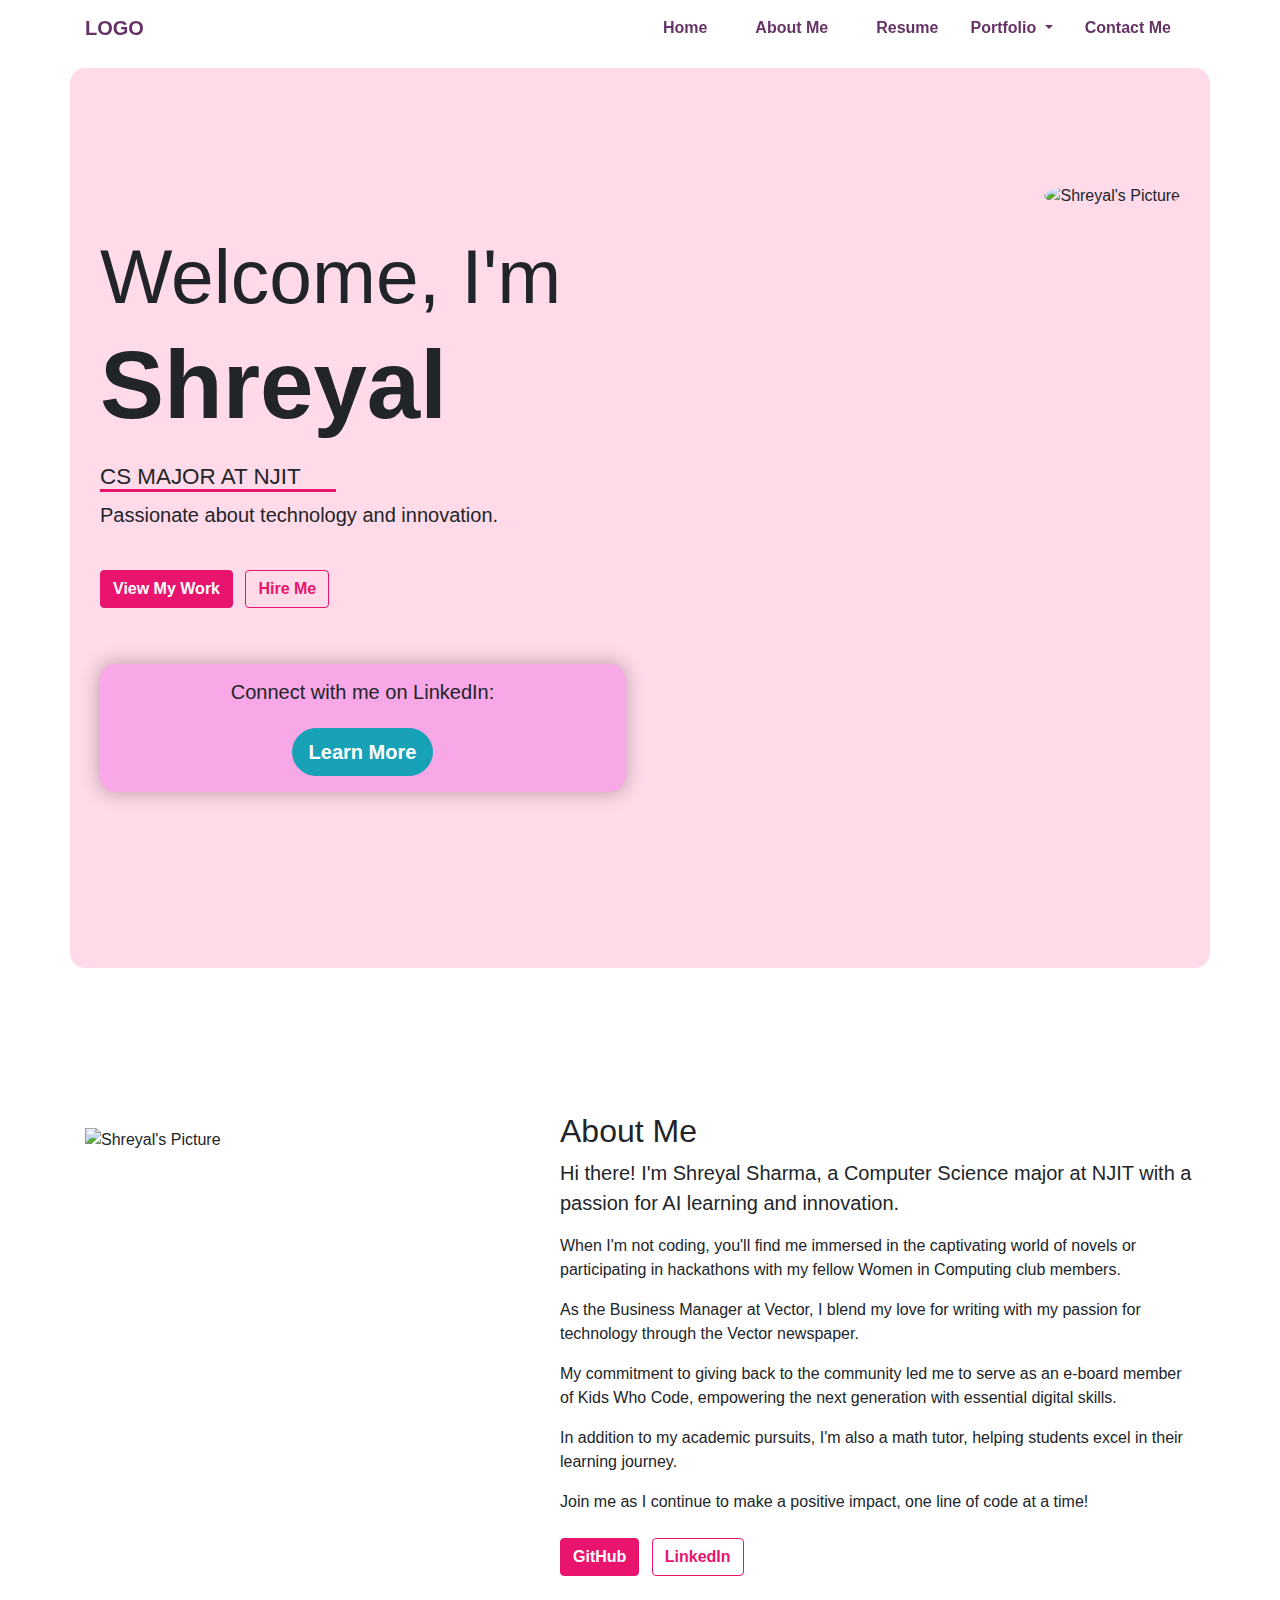
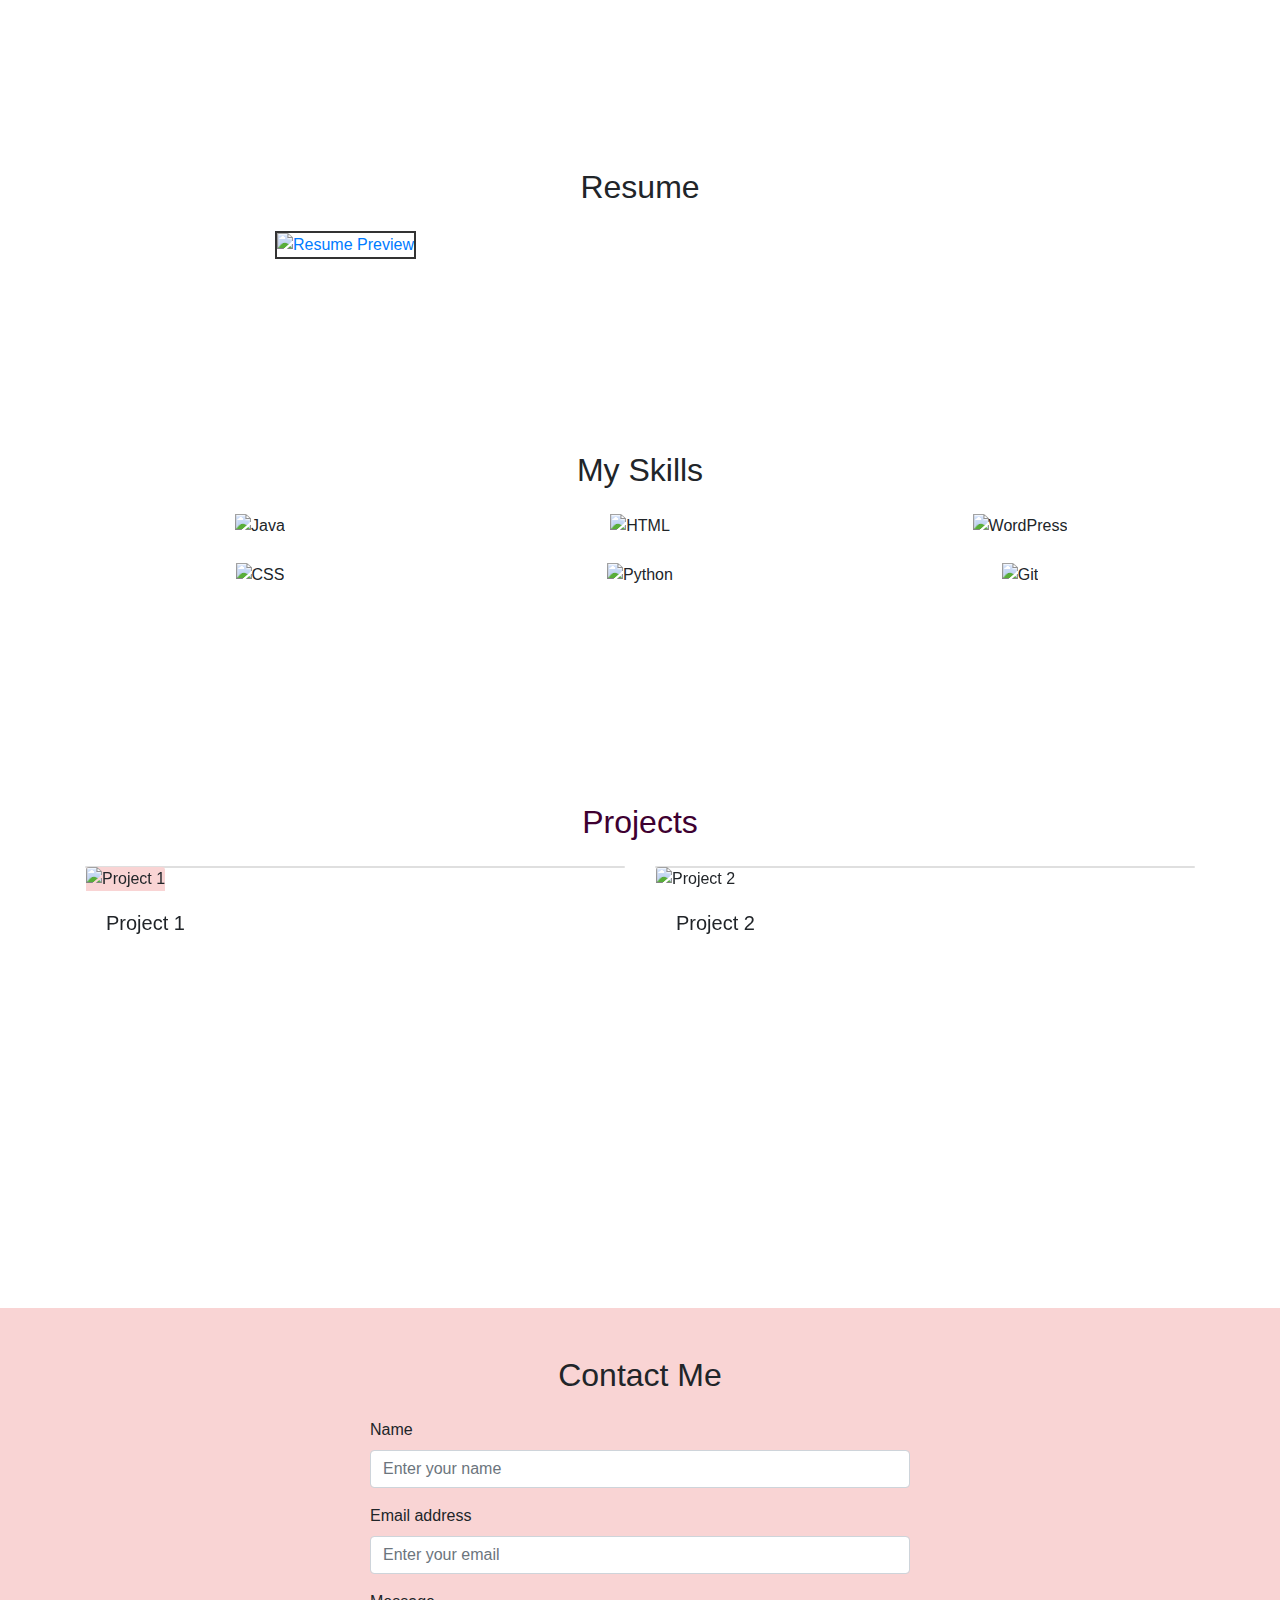
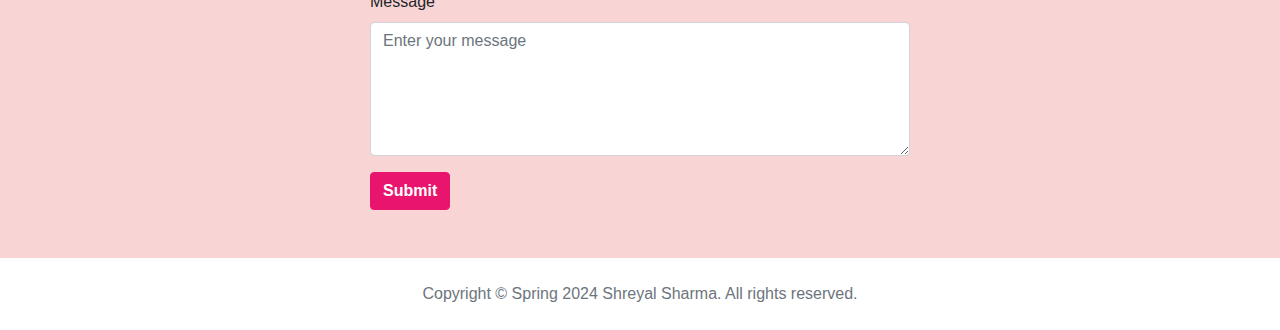
==== index.html @ ef076acf "Add files via upload" ====
<!doctype html>
<html lang="en">
<head>
  <!-- DEVELOPER: Shreyal Sharma, IS117-102, Spring 2024 -->

    <!-- Required meta tags -->
    <meta charset="utf-8">
    <meta name="viewport" content="width=device-width, initial-scale=1, shrink-to-fit=no">

    <!-- Bootstrap CSS -->
    <link rel="stylesheet" href="https://cdn.jsdelivr.net/npm/bootstrap@4.4.1/dist/css/bootstrap.min.css" integrity="sha384-Vkoo8x4CGsO3+Hhxv8T/Q5PaXtkKtu6ug5TOeNV6gBiFeWPGFN9MuhOf23Q9Ifjh" crossorigin="anonymous">
    <link rel="stylesheet" href="./style.css">
    <style>
        /* Add custom CSS for flipping effect */
        .card {
            perspective: 1000px;
        }

        .card-inner {
          width: 100%;
          height: 100%;
            transition: transform 2s;
            transform-style: preserve-3d;
        }

        .card:hover .card-inner {
            transform: rotateY(180deg);
        }

        .card-front,
        .card-back {
            width: 100%;
            height: 100%;
            position: absolute;
            backface-visibility: hidden;
        }

        .card-back {
            transform: rotateY(180deg);
        }

        /* Add custom CSS for fixed navbar */
        .fixed-top-uppercase {
            position: fixed;
            width: 100%;
            z-index: 1000;
            top: 0;
            transition: background-color 0.3s ease; /* Smooth transition for background color change */
        }

        /* Add custom CSS for the scrolled state of navbar */
        .scrolled-nav {
            background-color: #fce6e6 !important; /* Change background color when scrolled */
        }
    </style>
    <title>Hello, world!</title>
</head>
<body>
<nav class="navbar navbar-expand-lg fixed-top-uppercase custom-navbar">
    <div class="container">
        <a class="navbar-brand font-weight-bold" href="#home">LOGO</a>
        <button class="navbar-toggler" type="button" data-toggle="collapse" data-target="#navbarNavDropdown" aria-controls="navbarNavDropdown" aria-expanded="false" aria-label="Toggle navigation">
            <span class="navbar-toggler-icon"></span>
        </button>
        <div class="collapse navbar-collapse" id="navbarNavDropdown">
            <ul class="navbar-nav ml-auto">
                <li class="nav-item">
                    <a class="nav-link px-lg-4 rounded" href="#home">Home</a>
                </li>
                <li class="nav-item">
                    <a class="nav-link px-lg-4 rounded" href="#about">About Me</a>
                </li>
                <li class="nav-item">
                    <a class="nav-link px-lg-4 rounded" href="#resume">Resume</a>
                </li>
                <li class="nav-item dropdown">
                    <a class="nav-link dropdown-toggle rounded" href="#" id="navbarDropdownMenuLink" role="button" data-toggle="dropdown" aria-haspopup="true" aria-expanded="false">
                        Portfolio
                    </a>
                    <div class="dropdown-menu" aria-labelledby="navbarDropdownMenuLink">
                        <a class="dropdown-item" href="#projects">Projects</a>
                        <a class="dropdown-item" href="#skills">Skills</a>
                    </div>
                </li>
                <li class="nav-item">
                    <a class="nav-link px-lg-4 rounded" href="#contact">Contact Me</a>
                </li>
            </ul>
        </div>
    </div>
</nav>

<section class="main py-5" id="home">
  <div class="container py-5 bg-pink">
      <div class="row py-5">
          <div class="col-lg-6 py-5">
              <h3><small>Welcome, I'm</small><br>
                  Shreyal
              </h3>
              <h6 class="pt-3">CS Major at NJIT</h6>
              <p class="lead">Passionate about technology and innovation.</p>
              <a href="#projects" class="btn btn-primary mt-4 mr-2 mb-2">View My Work</a>
              <a href="#contact" class="btn btn-outline-primary mt-4 mr-2 mb-2">Hire Me</a>
              <!-- LinkedIn Jumbotron -->
              <div class="jumbotron jumbotron-fluid custom-jumbotron-bg p-3 mt-5">
                <div class="container">
                    <h5 class="text-center mb-4 text-black">Connect with me on LinkedIn:</h5>
                    <div class="text-center">
                        <a href="https://www.linkedin.com/in/shreyalsh/" target="_blank" class="btn btn-info btn-lg">Learn More</a>
                    </div>
                </div>
            </div>
            
            
              <!-- End of LinkedIn Jumbotron -->
          </div>
          <div class="col-lg-6 text-right">
              <img src="./images/waving doorway.png" alt="Shreyal's Picture" class="img-fluid rounded-circle" style="max-width: 200%; height: auto;">
          </div>
      </div>
  </div>
</section>

<section class="about py-5" id="about">
  <div class="container py-5">
      <div class="row">
          <div class="col-lg-5 order-lg-1">
              <img src="./images/ShreyalPicture.jpg" class="img-fluid float-lg-start mt-lg-3" alt="Shreyal's Picture">
          </div>
          <div class="col-lg-7 order-lg-2">
              <h2>About Me</h2>
              <p class="lead">Hi there! I'm Shreyal Sharma, a Computer Science major at NJIT with a passion for AI learning and innovation.</p>
              <p>When I'm not coding, you'll find me immersed in the captivating world of novels or participating in hackathons with my fellow Women in Computing club members.</p>
              <p>As the Business Manager at Vector, I blend my love for writing with my passion for technology through the Vector newspaper.</p>
              <p>My commitment to giving back to the community led me to serve as an e-board member of Kids Who Code, empowering the next generation with essential digital skills.</p>
              <p>In addition to my academic pursuits, I'm also a math tutor, helping students excel in their learning journey.</p>
              <p>Join me as I continue to make a positive impact, one line of code at a time!</p>
              <div class="mt-4">
                  <a href="https://github.com/shreyal-sharma/P4Final" target="_blank" class="btn btn-primary mr-2">GitHub</a>
                  <a href="https://www.linkedin.com/in/shreyalsh/" target="_blank" class="btn btn-outline-primary">LinkedIn</a>
              </div>
          </div>
      </div>
  </div>
</section>

<section class="about py-5" id="resume">
    <div class="container py-5">
        <h2 class="text-center mb-4">Resume</h2>
        <div class="row justify-content-center align-items-center">
            <div class="col-md-8">
                <!-- Place your resume content here -->
                <a href="resume/Shreyal_Sharma_resume - Copy.pdf" download target="_blank" class="resume-link">
                    <img src="images/ResumePic.jpg" alt="Resume Preview" class="img-fluid resume-image">
                </a>
            </div>
        </div>
    </div>
</section>
<section class="skills py-5" id="skills">
  <div class="container py-5">
      <h2 class="text-center mb-4">My Skills</h2>
      <div class="row justify-content-center">
          <div class="col-md-4 mb-4 d-flex justify-content-center">
              <div class="skill-icon">
                  <img src="./images/java.jpg" alt="Java" class="img-fluid img-medium">
              </div>
          </div>
          <div class="col-md-4 mb-4 d-flex justify-content-center">
              <div class="skill-icon">
                  <img src="./images/html.jpg" alt="HTML" class="img-fluid img-medium">
              </div>
          </div>
          <div class="col-md-4 mb-4 d-flex justify-content-center">
              <div class="skill-icon">
                  <img src="./images/wordpress.jpg" alt="WordPress" class="img-fluid img-medium">
              </div>
          </div>
          <div class="col-md-4 mb-4 d-flex justify-content-center">
              <div class="skill-icon">
                  <img src="./images/css.jpg" alt="CSS" class="img-fluid img-medium">
              </div>
          </div>
          <div class="col-md-4 mb-4 d-flex justify-content-center">
              <div class="skill-icon">
                  <img src="./images/python.jpg" alt="Python" class="img-fluid img-medium">
              </div>
          </div>
          <div class="col-md-4 mb-4 d-flex justify-content-center">
              <div class="skill-icon">
                  <img src="./images/git.png" alt="Git" class="img-fluid img-medium">
              </div>
          </div>
      </div>
  </div>
</section>
<section class="about py-5" id="projects" style="justify-content: center;">
  <div class="container py-5">
      <h2 class="text-center mb-4" style="color: #3e0031;">Projects</h2>
      <div class="row">
          <div class="col-md-6 mb-4">
              <div class="card">
                  <div class="card-inner">
                      <div class="card-front">
                          <img src="./images/maze.png" class="card-img-top" alt="Project 1" style="background-color: #f9d4d4;">
                          <div class="card-body">
                              <h5 class="card-title">Project 1</h5>
                          </div>
                      </div>
                      <div class="card-back">
                          <div class="card-body">
                              <p class="card-text">Embark on a thrilling maze adventure with our Java-based Maze Runner Game, featuring dynamic mazes generated using recursion and backtracking algorithms. Explore, solve, and conquer!
                              </p>
                          </div>
                      </div>
                  </div>
              </div>
          </div>
          <div class="col-md-6 mb-4">
              <div class="card">
                  <div class="card-inner">
                      <div class="card-front">
                          <img src="./images/Kcal counter.jpg" class="card-img-top" alt="Project 2">
                          <div class="card-body">
                              <h5 class="card-title">Project 2</h5>
                          </div>
                      </div>
                      <div class="card-back">
                          <div class="card-body">
                              <p class="card-text">Indulge in a delightful journey towards healthier 
                                living with our Calories Counter App! Crafted with love and care,
                                 this app is your perfect companion for tracking your daily calorie intake. 
                                 Featuring a charming blend of Python Django for the backend magic and HTML 
                                 for the enchanting frontend interface, it's not just an app—it's a cozy 
                                 corner where you can effortlessly manage your nutrition goals. 
                                 Join us in December 2023 as we unveil a world of sweetness and
                                  simplicity in the pursuit of wellness.</p>
                          </div>
                      </div>
                  </div>
              </div>
          </div>
      </div>
  </div>
</section>
<section class="spacer"></section>


<section class="contact py-5" id="contact" style="background-color: #f9d4d4;">
  <div class="container">
      <h2 class="text-center mb-4">Contact Me</h2>
      <div class="row justify-content-center">
          <div class="col-md-6">
              <form>
                  <div class="form-group">
                      <label for="name">Name</label>
                      <input type="text" class="form-control" id="name" placeholder="Enter your name">
                  </div>
                  <div class="form-group">
                      <label for="email">Email address</label>
                      <input type="email" class="form-control" id="email" aria-describedby="emailHelp" placeholder="Enter your email">
                  </div>
                  <div class="form-group">
                      <label for="message">Message</label>
                      <textarea class="form-control" id="message" rows="5" placeholder="Enter your message"></textarea>
                  </div>
                  <button type="submit" class="btn btn-primary">Submit</button>
              </form>
          </div>
      </div>
  </div>
</section>

<footer class="footer py-4">
  <div class="container text-center">
    <span class="text-muted">Copyright &copy; Spring 2024 Shreyal Sharma. All rights reserved.</span>
  </div>
</footer>

<!-- Bootstrap JavaScript and dependencies -->
<script src="https://code.jquery.com/jquery-3.4.1.slim.min.js" integrity="sha384-J6qa4849blE2+poT4WnyKhv5vZF5SrPo0iEjwBvKU7imGFAV0wwj1yYfoRSJoZ+n" crossorigin="anonymous"></script>
<script src="https://cdn.jsdelivr.net/npm/popper.js@1.16.0/dist/umd/popper.min.js" integrity="sha384-Q6E9RHvbIyZFJoft+2mJbHaEWldlvI9IOYy5n3zV9zzTtmI3UksdQRVvoxMfooAo" crossorigin="anonymous"></script>
<script src="https://cdn.jsdelivr.net/npm/bootstrap@4.4.1/dist/js/bootstrap.min.js" integrity="sha384-wfSDF2E50Y2D1uUdj0O3uMBJnjuUD4Ih7YwaYd1iqfktj0Uod8GCExl3Og8ifwB6" crossorigin="anonymous"></script>
<script>
    // Add class to navbar when scrolling
    window.addEventListener('scroll', function() {
        var navbar = document.querySelector('.navbar');
        var scrolled = window.scrollY > 50; // Adjust the value as needed
        navbar.classList.toggle('scrolled-nav', scrolled);
    });
</script>
</body>
</html>
---- style.css ----
/*DEVELOPER: Shreyal Sharma, IS117-102, Spring, 2024 */
*{
    padding: 0;
    margin: 0;
    box-sizing: border-box;
}

navbar{
    background-color: rgb(255, 218, 233); /* Light pink background */
}

.nav-link{
    color: rgb(102, 51, 102); /* Darker text color for contrast */
    font-size: 1rem;
    font-weight: 700;
    cursor: pointer;
    text-decoration: none;
}
.resume-link {
    border: 2px solid #333; /* Border around the image */
    display: inline-block; /* Ensure the link wraps around the image */
    position: relative; /* Position for the download icon */
}

.resume-link::after {
    content: "\2B07"; /* Unicode for download symbol */
    position: absolute;
    top: 50%;
    left: 50%;
    transform: translate(-50%, -50%);
    font-size: 24px;
    opacity: 0; /* Initially hidden */
    transition: opacity 0.3s ease;
}
.flip-card {
    perspective: 1000px;
}

.flip-card-inner {
    width: 100%;
    height: 100%;
    transition: transform 0.5s;
    transform-style: preserve-3d;
}

.flip-card.flipped .flip-card-inner {
    transform: rotateY(180deg);
}

.flip-card-front,
.flip-card-back {
    width: 100%;
    height: 100%;
    position: absolute;
    backface-visibility: hidden;
}
.skill-icon img {
    transition: transform 0.3s ease;
  }
  
  .skill-icon img:hover {
    transform: scale(1.1); /* Increase size on hover */
  }
  
.flip-card-back {
    transform: rotateY(180deg);
}

.resume-link:hover::after {
    opacity: 1; /* Show on hover */
}

.resume-image {
    width: 200%; /* Ensure image fills container */
}

.nav-link:hover{
    color: white; /* Change text color on hover for better visibility */
    background-color: rgb(102, 51, 102); /* Darker background color on hover */
}
.navbar-brand{
    font-size: 1.25rem;
    font-weight: 800;
    color: rgb(102, 51, 102); /* Darker text color for contrast */
    cursor: pointer;
    text-decoration: none;
}
.btn {
    font-weight: bold;
}



#home {
    margin-top: 20px; /* Add margin to the top of the home section */
}

.bg-pink {
    background-color: rgb(255, 218, 233); /* Light pink background */
    border-radius: 15px; /* Optional: Add border-radius for rounded corners */
    padding: 30px; /* Optional: Add padding for spacing */
}

.btn-primary {
    background-color: rgb(233, 20, 109);
    border-color: rgb(233, 20, 109);
}

.btn-primary:hover {
    background-color: rgb(202, 18, 95);
    border-color: rgb(202, 18, 95);
}

.btn-outline-primary {
    color: rgb(233, 20, 109);
    border-color: rgb(233, 20, 109);
}

.btn-outline-primary:hover {
    background-color: rgb(233, 20, 109);
    color: white;
}

.main h3{
    font-size: 6rem;
    font-weight: 700;
}
.main h6{
    font-size: 1.4rem;
    text-transform: uppercase;
    line-height: 1;
    border-bottom: 3px solid rgb(233,20,109);
    width: 45%;
}
.main .bt1{
    height: 55px;
    width: 138px;
    background-color: rgb(233,20,109);
    color: white;
    outline: none;
    border: none;
    font-weight: bold;
    border-radius: 5px;
}
.main .bt1:hover{
    background-color: rgb(202,18,95);
    transition: 0.5s;
}
.main .bt2{
    height: 55px;
    width: 138px;
    background-color: transparent;
    color: rgb(233,20,109);
    outline: none;
    border: 1px solid rgb(233,20,109);
    font-weight: bold;
    border-radius: 5px;   
}
.main .bt2:hover{
    background-color: rgb(233,20,109);
    transition: 0.5s;
    color: white;

}
.spacer {
    height: 320px; /* Adjust the height as needed */
}
.custom-dark-bg {
    background-color: #3e0031; /* Adjust the color to your preference */
    color: white; /* Set text color to white */
}
.custom-jumbotron-bg {
    background-color: #f8a8e6; /* Background color */
    border-radius: 15px; /* Rounded corners */
    box-shadow: 0 0 20px rgba(0, 0, 0, 0.3); /* Box shadow for depth */
}

.custom-jumbotron-bg .btn {
    border-radius: 25px; /* Round button corners */
}

/* Custom CSS */
.img-medium {
    max-width: 200px; /* Adjust the size as needed */
    height: auto;
}

.card-img-top {
    max-width: 50%;
    height: auto;
    max-height: 300px; /* Adjust the height as needed */
    object-fit: cover; /* Maintain aspect ratio and cover the container */
}

.text-right {
    text-align: right;
}

.text-right img {
    max-width: 100%;
    height: auto;
    max-height: 600px; /* Set max height as needed */
    margin-top: 20px; /* Adjust margin as needed */
}
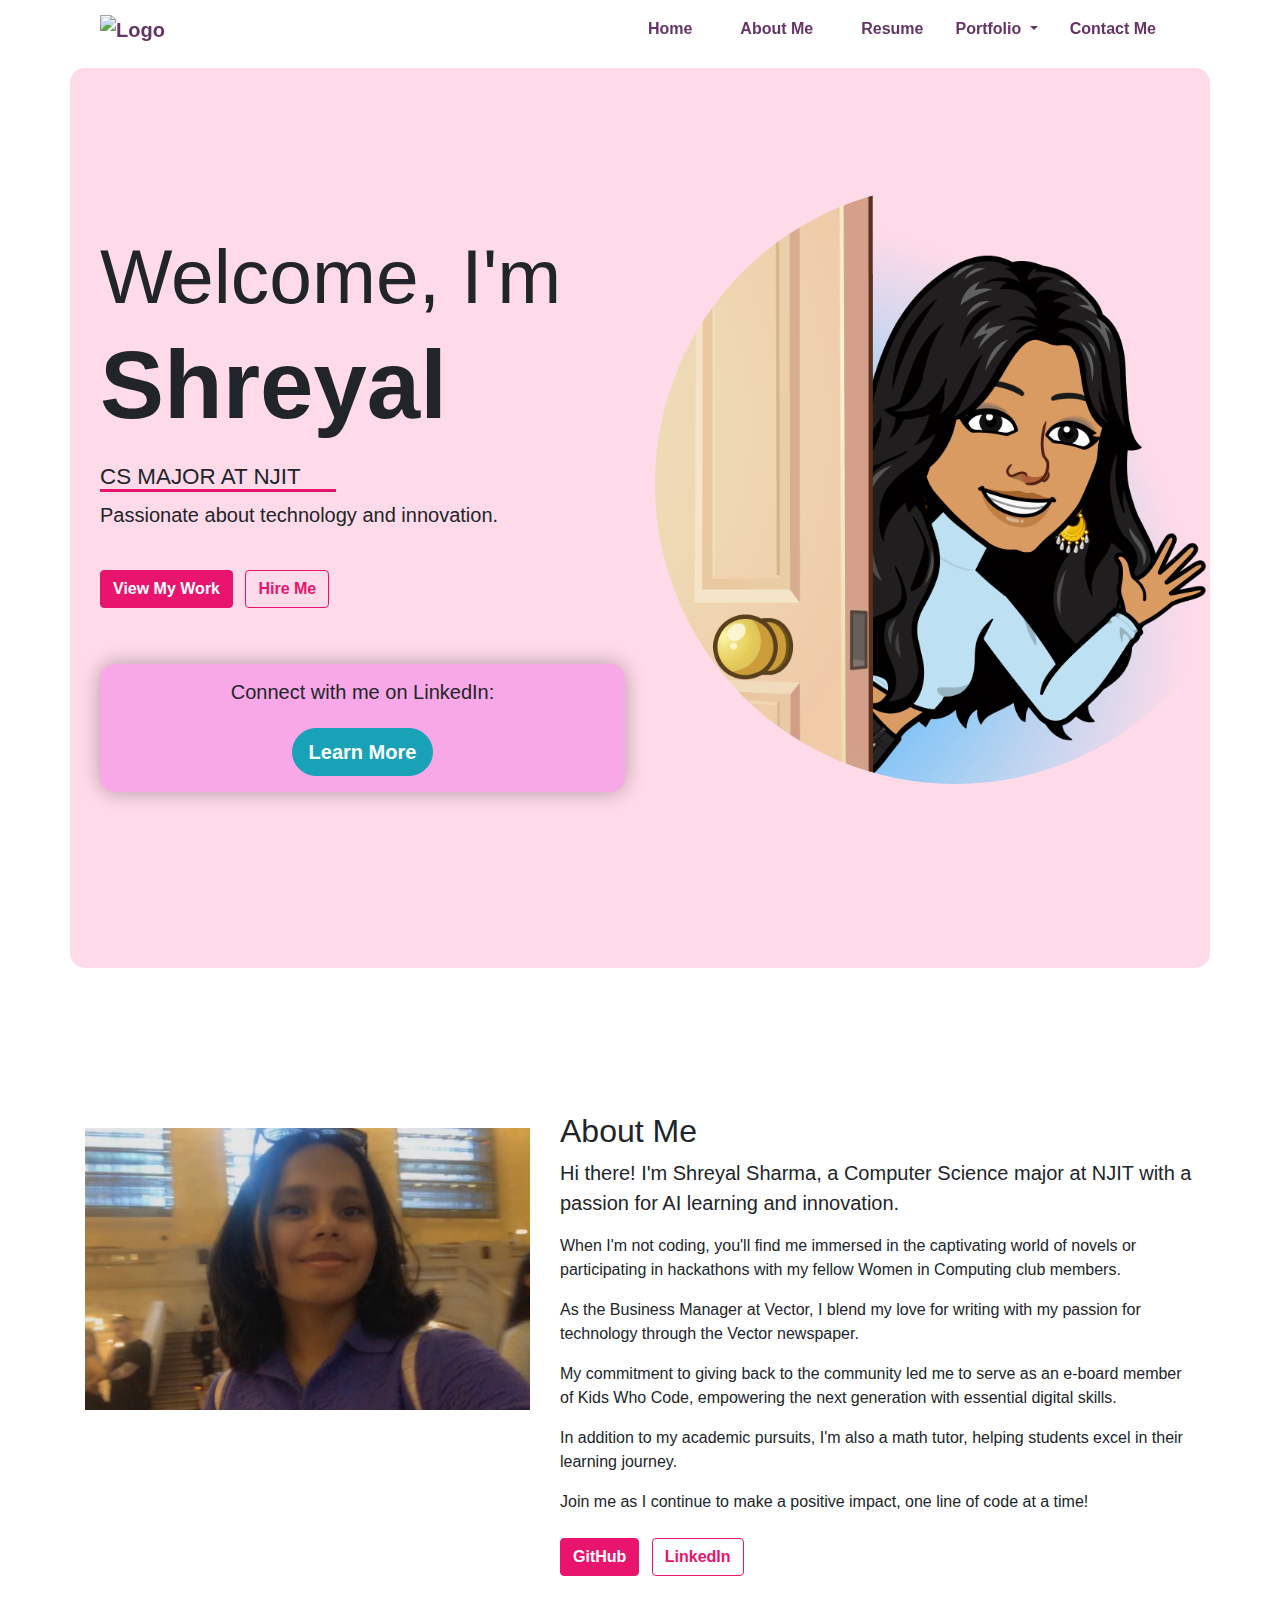
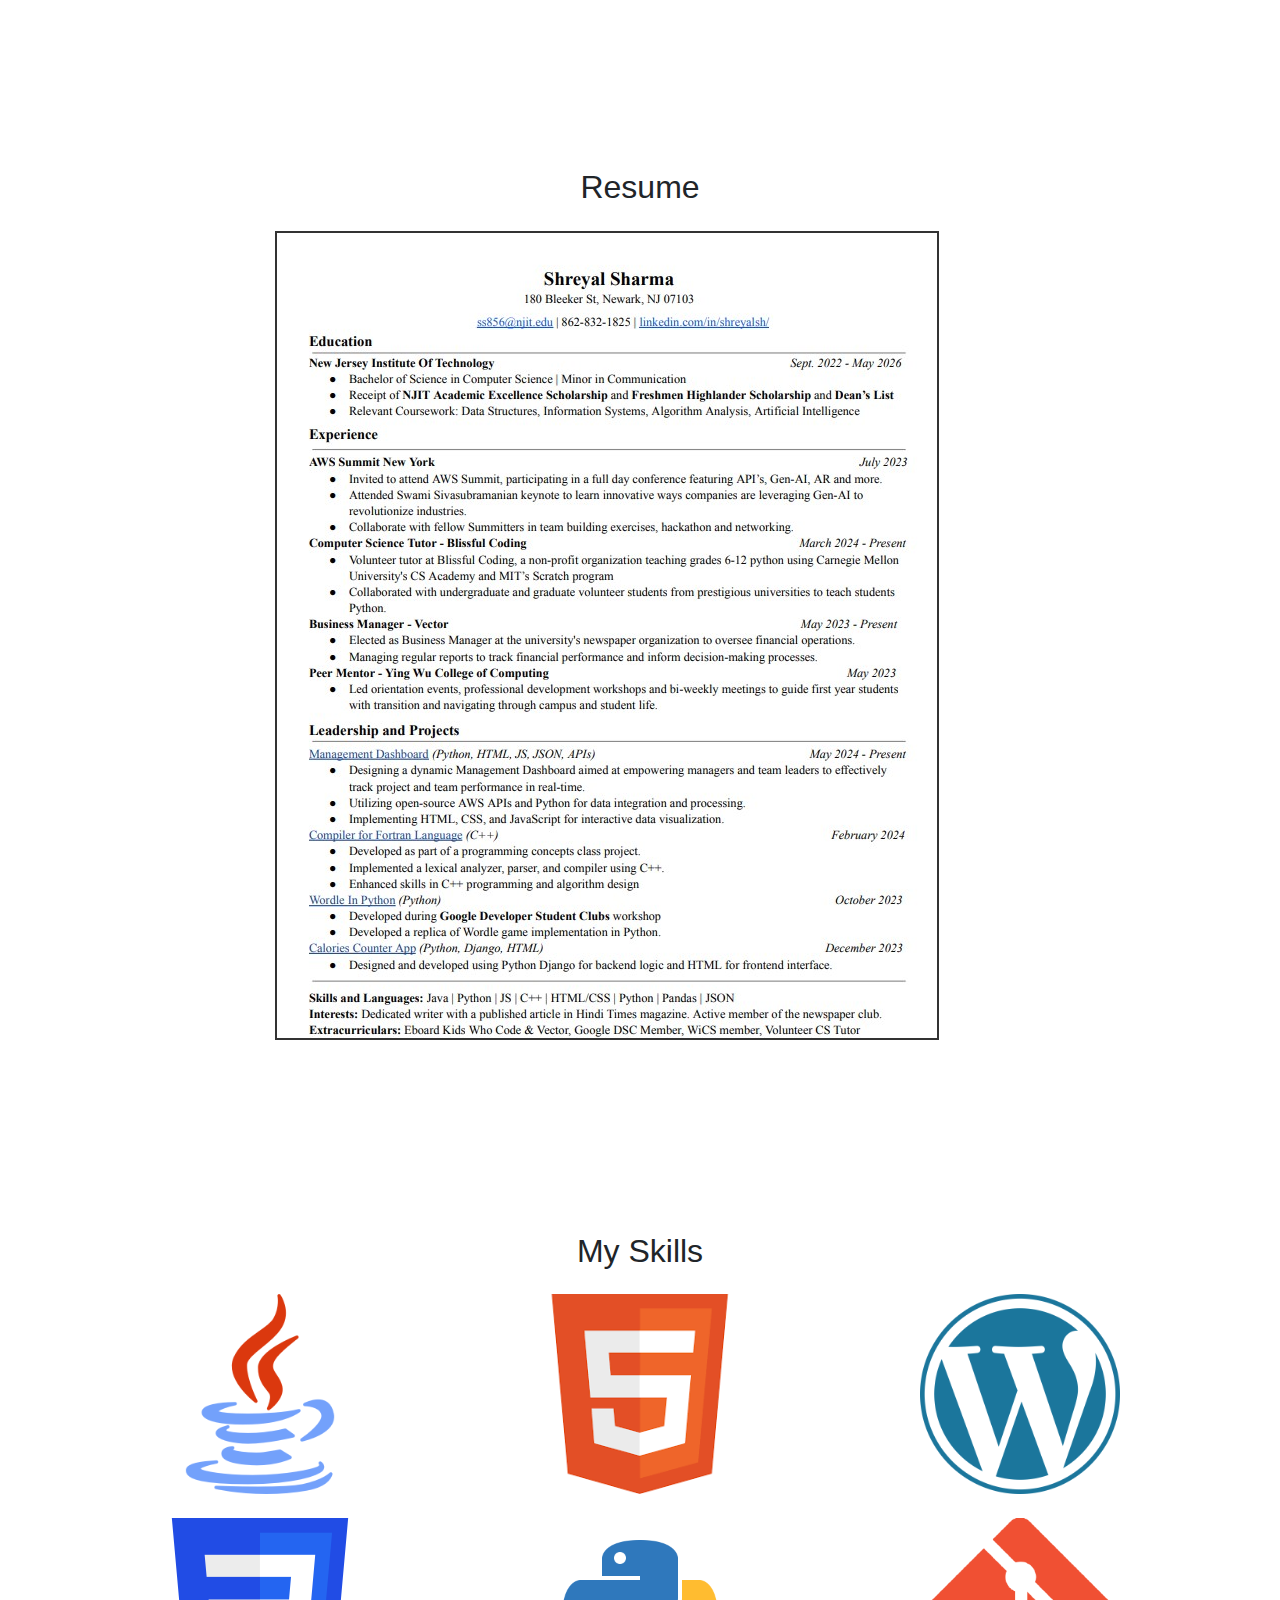
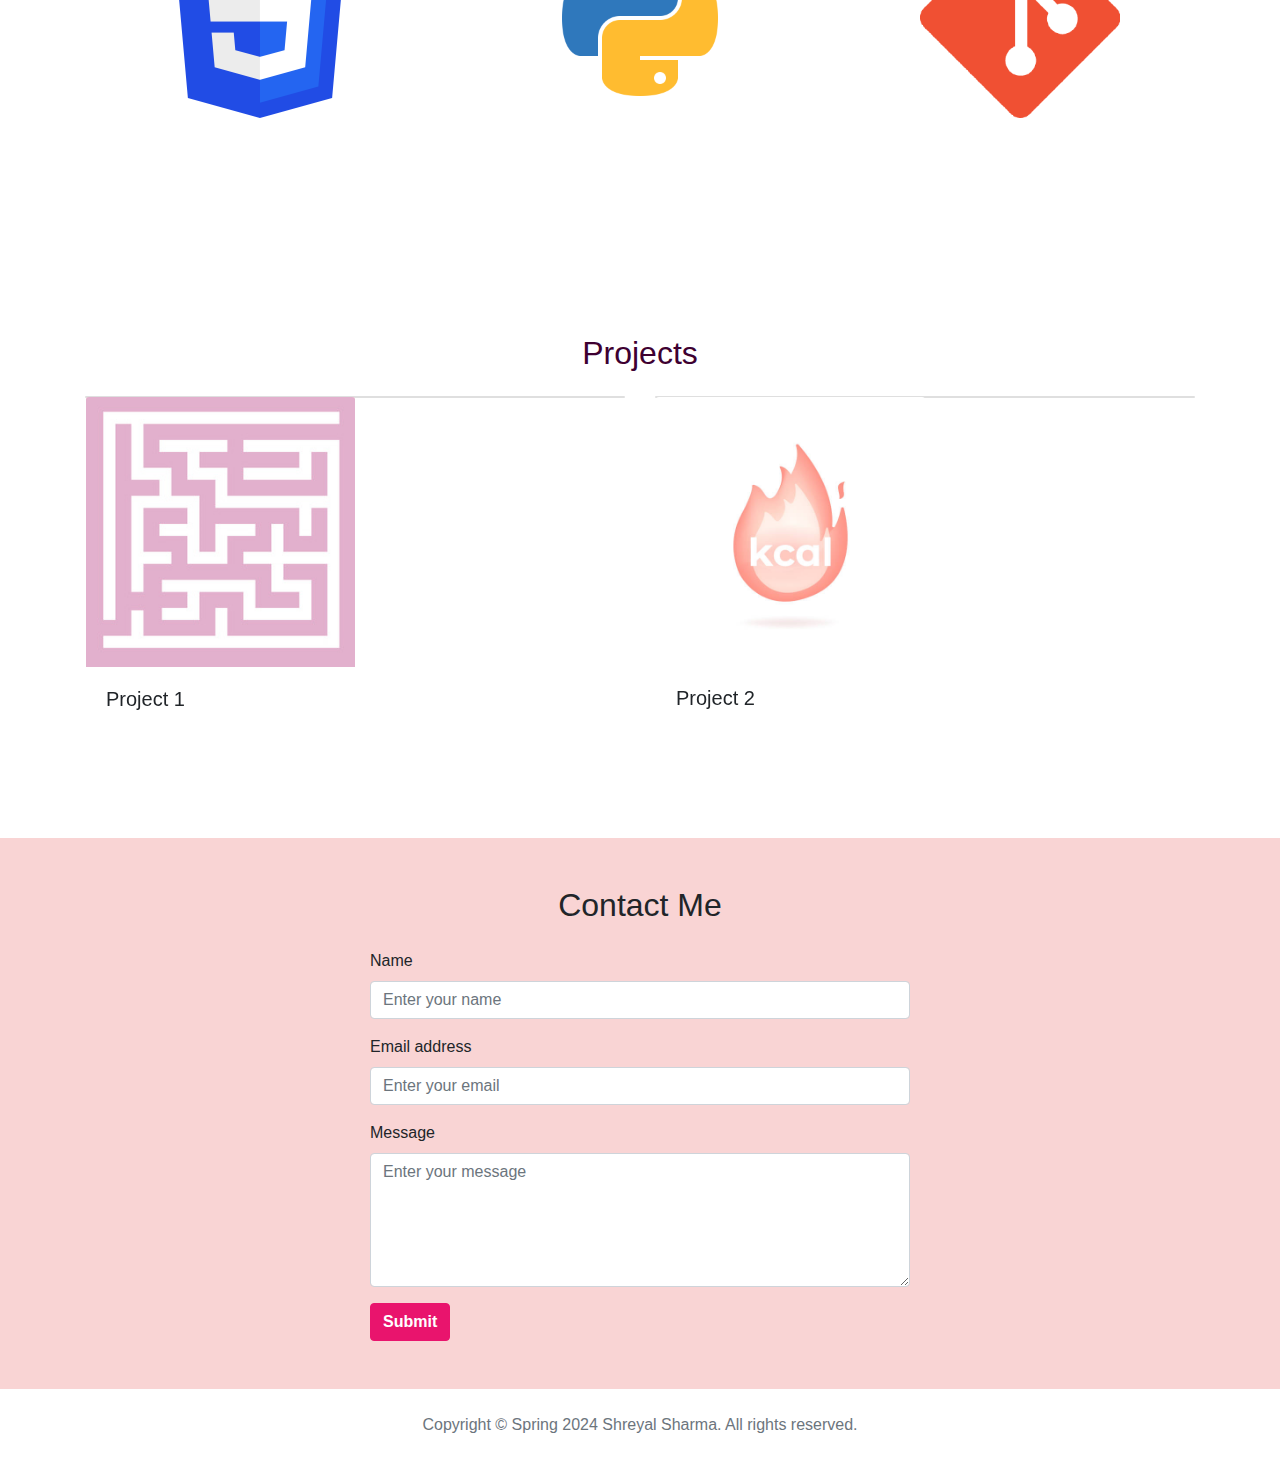
==== commit 7c30839c: "Update index.html" ====
--- a/index.html
+++ b/index.html
@@ -58,8 +58,11 @@
 <body>
 <nav class="navbar navbar-expand-lg fixed-top-uppercase custom-navbar">
     <div class="container">
-        <a class="navbar-brand font-weight-bold" href="#home">LOGO</a>
-        <button class="navbar-toggler" type="button" data-toggle="collapse" data-target="#navbarNavDropdown" aria-controls="navbarNavDropdown" aria-expanded="false" aria-label="Toggle navigation">
+         <div class="container">
+          <a class="navbar-brand font-weight-bold" href="#home">
+            <img src="./images/logo.jpg" alt="Logo" style="width: 190px; height: 50px;">
+        </a>
+        <button class="navbar-toggler ml-auto" type="button" data-toggle="collapse" data-target="#navbarNavDropdown" aria-controls="navbarNavDropdown" aria-expanded="false" aria-label="Toggle navigation">
             <span class="navbar-toggler-icon"></span>
         </button>
         <div class="collapse navbar-collapse" id="navbarNavDropdown">
